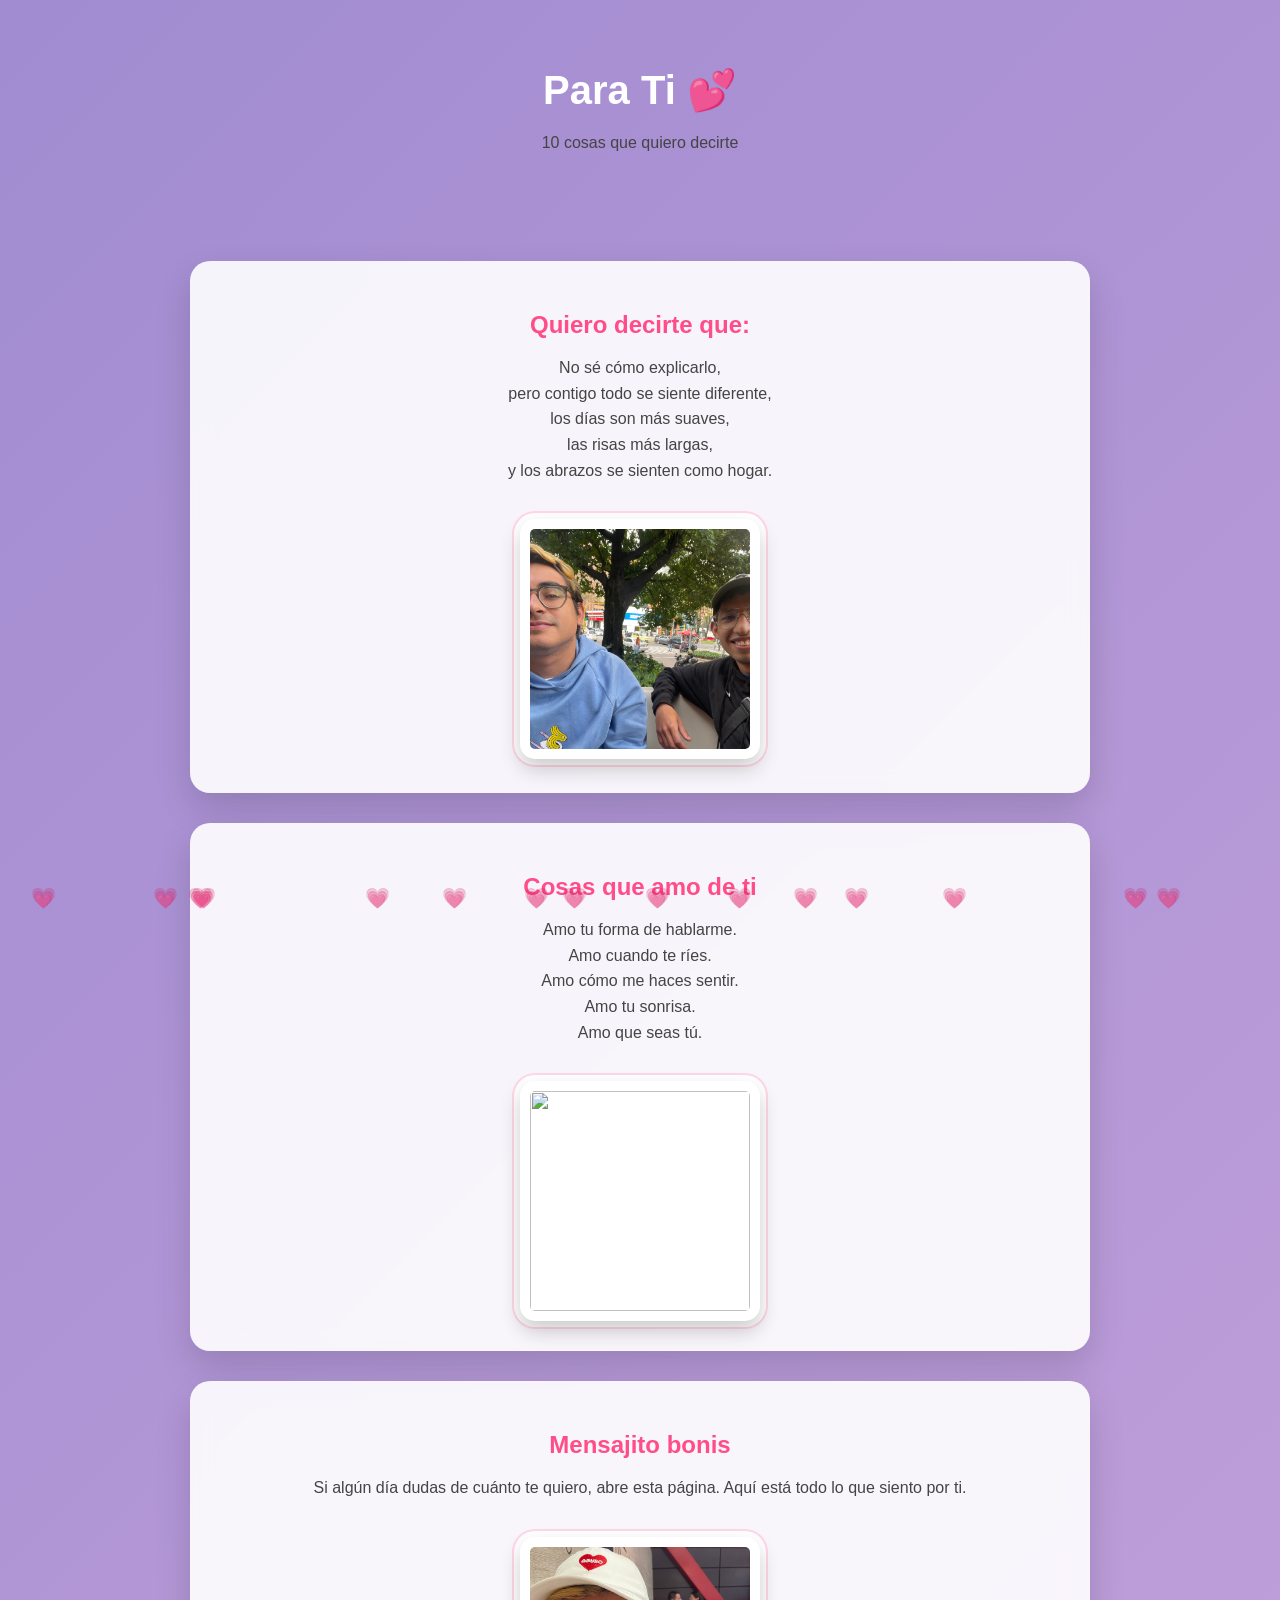
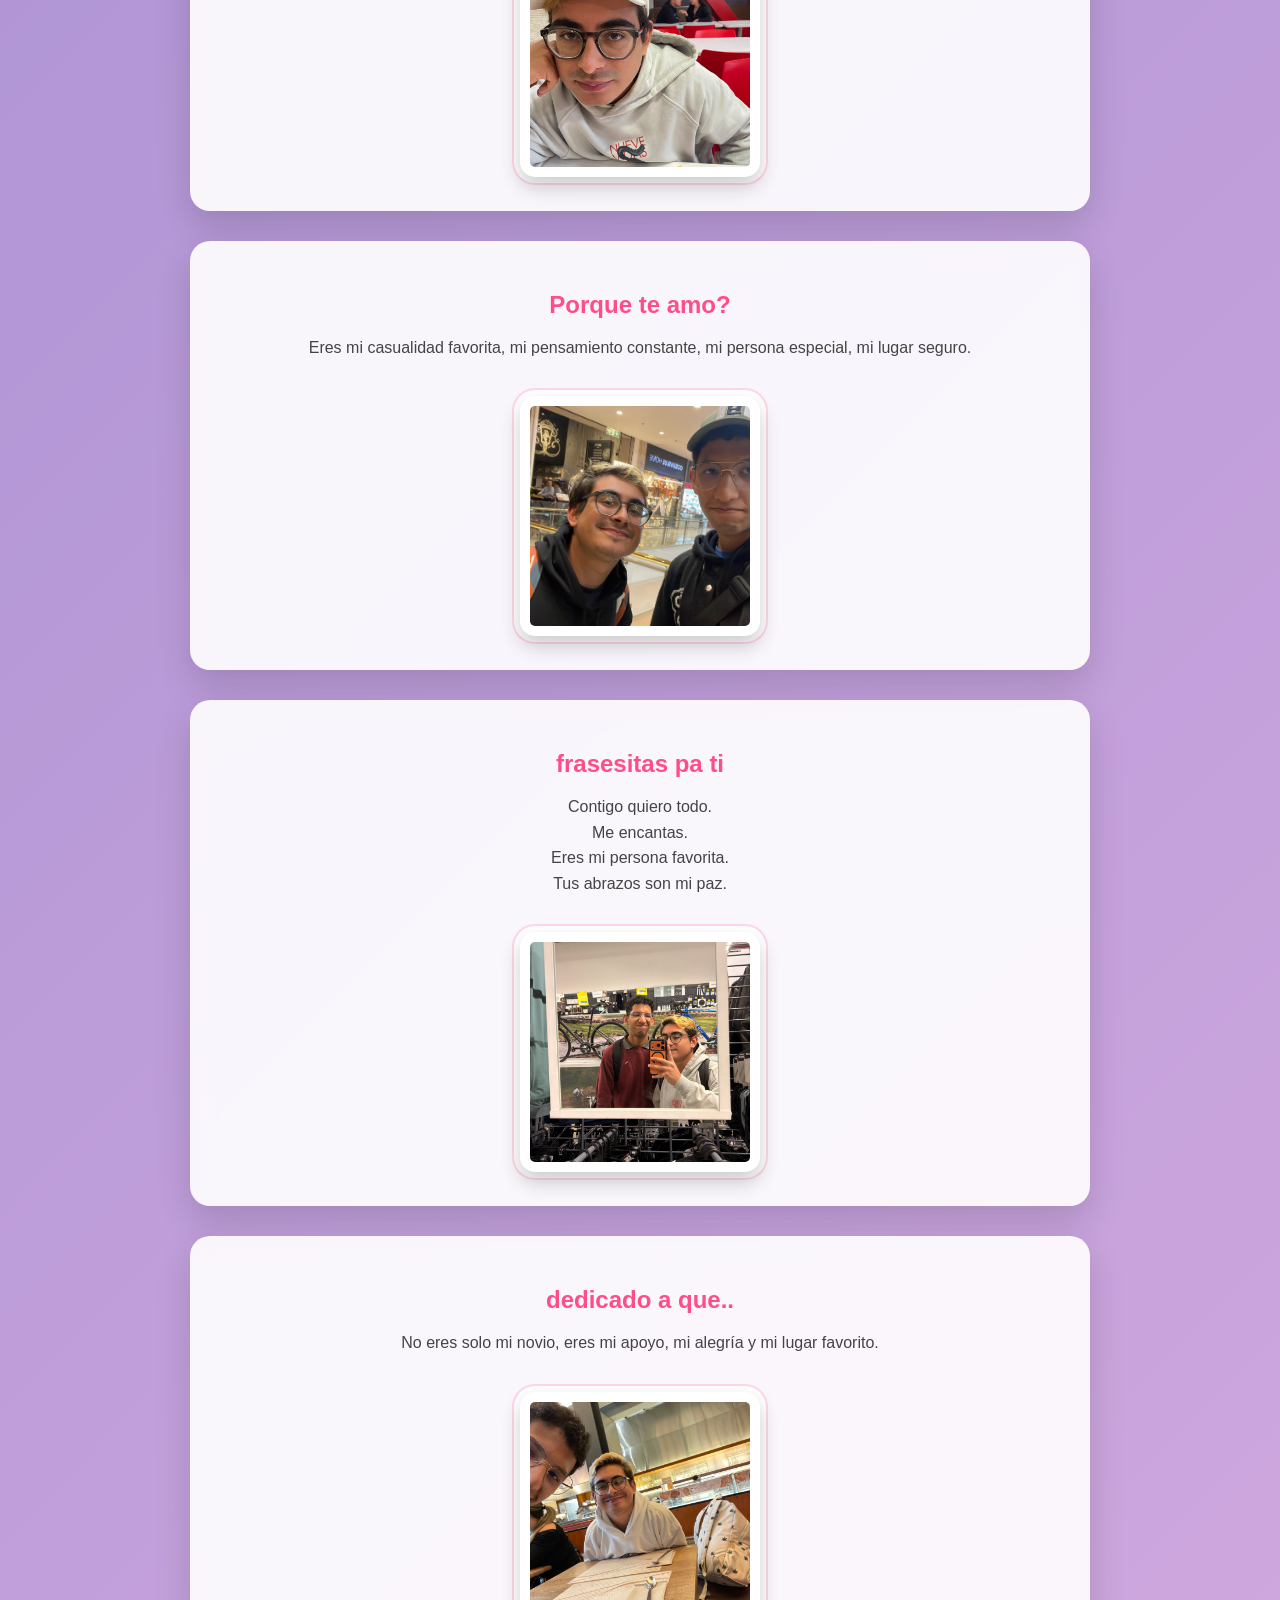
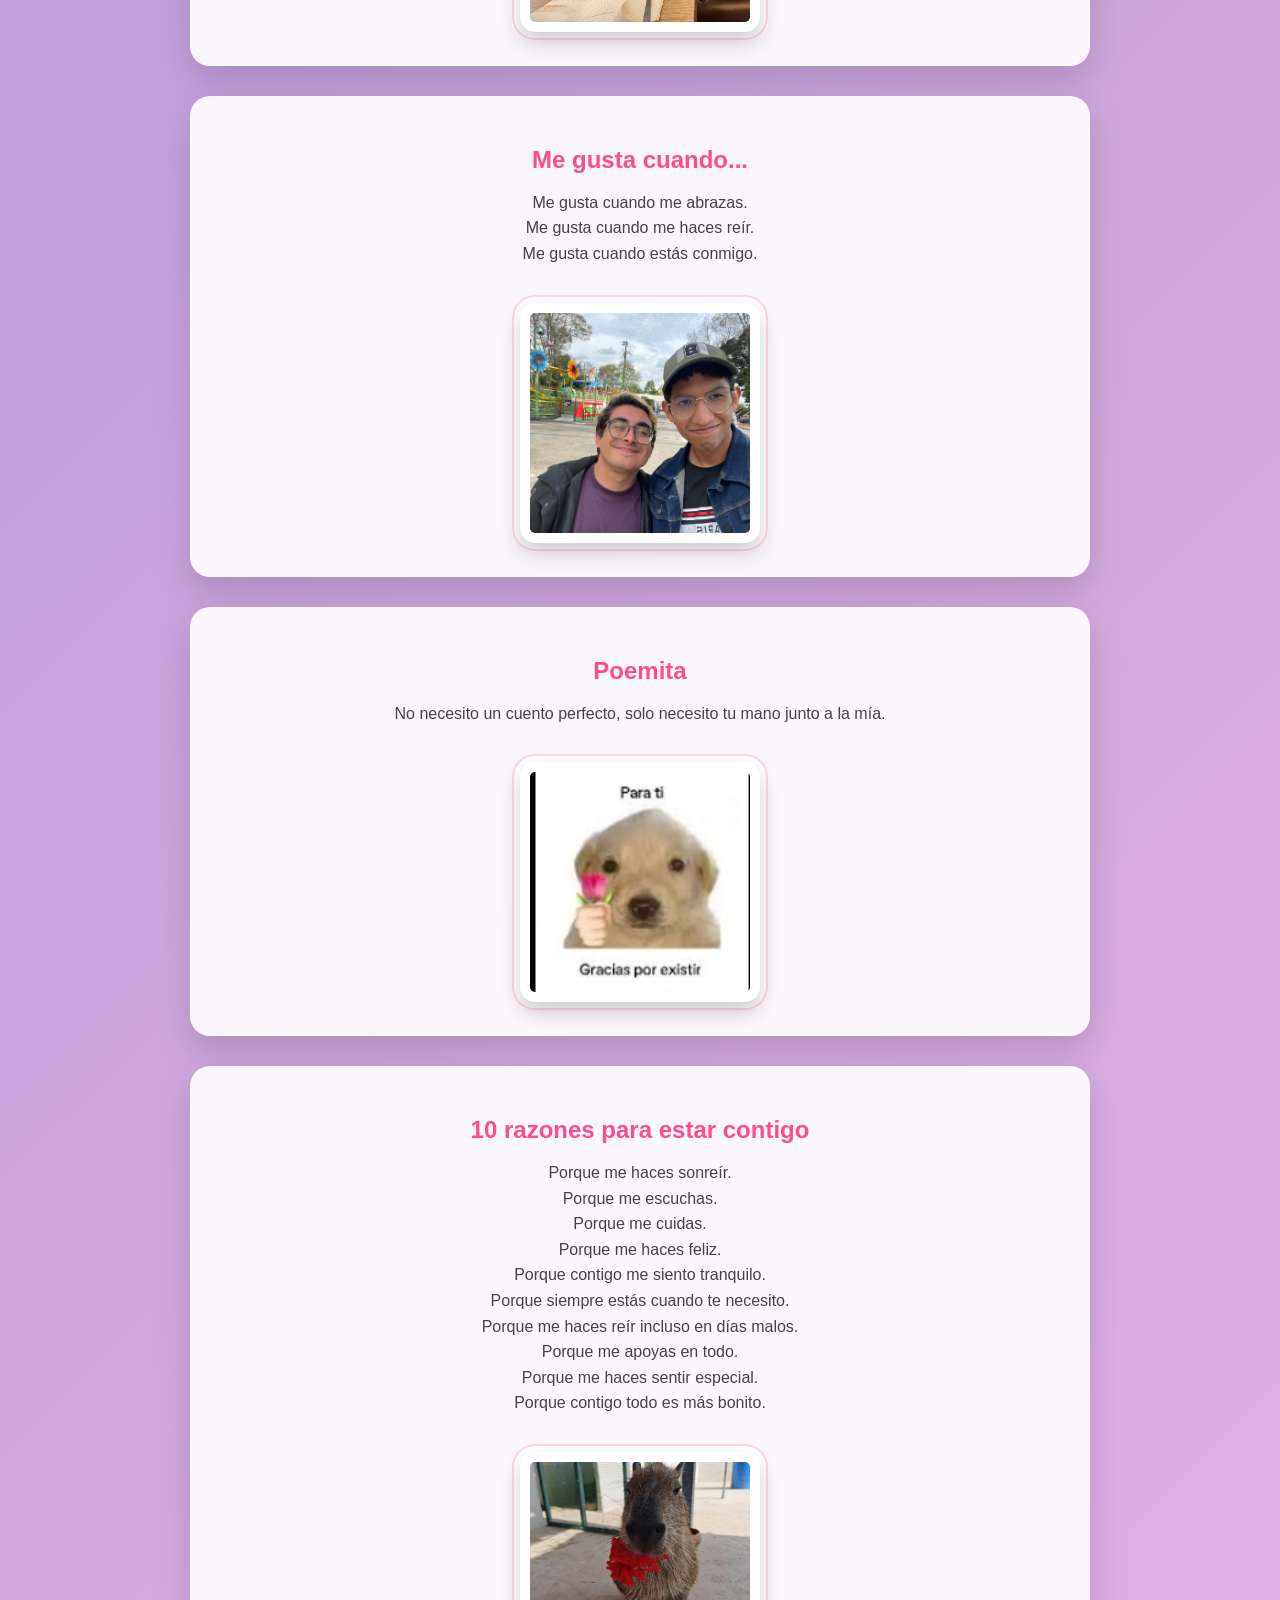
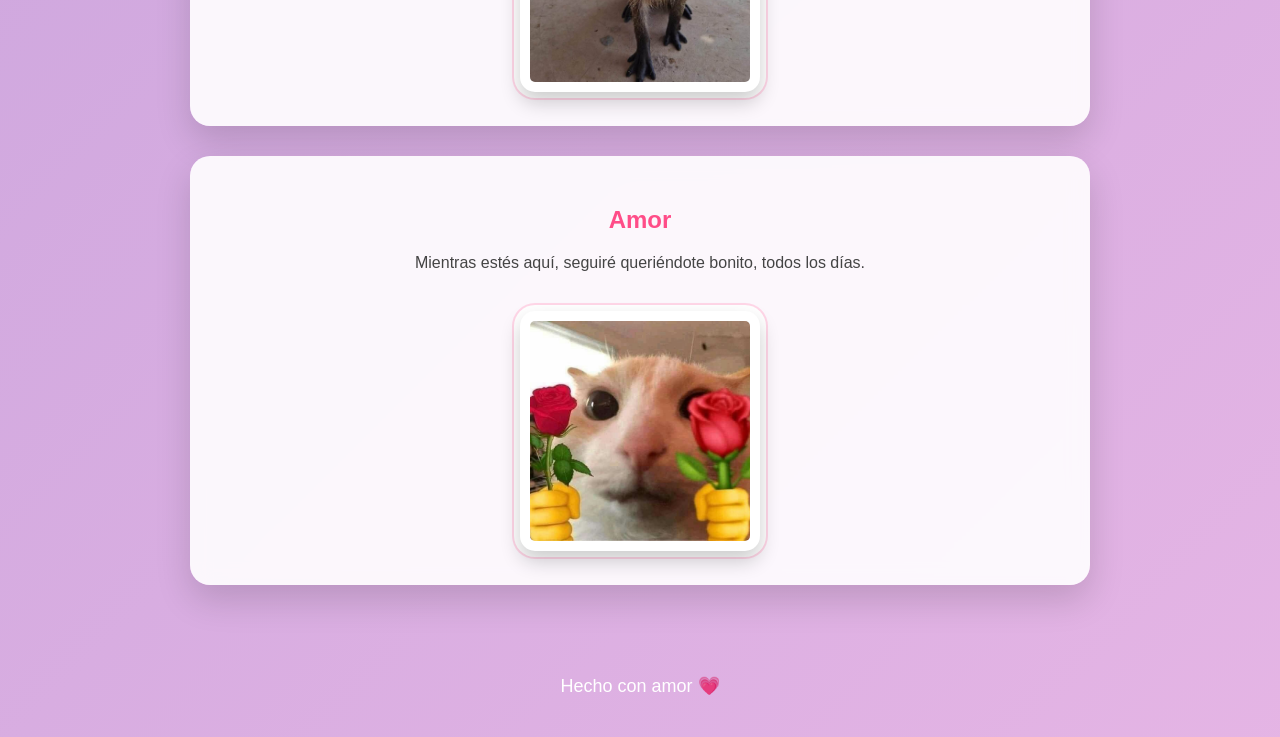
==== index.html @ f4f0016d "segundo" ====
<!DOCTYPE html>
<html lang="es">
<head>
<meta charset="UTF-8">
<meta name="viewport" content="width=device-width, initial-scale=1.0">
<title>Para Ti 💕</title>

<link rel="stylesheet" href="styles.css">

</head>
<body>

<header>
<h1>Para Ti 💕</h1>
<p>10 cosas que quiero decirte</p>
</header>

<div class="container">

<div class="card">
<h2> Quiero decirte que:</h2>
<p>
No sé cómo explicarlo,<br>
pero contigo todo se siente diferente,<br>
los días son más suaves,<br>
las risas más largas,<br>
y los abrazos se sienten como hogar.
</p>
<img src="1.jpg">
</div>

<div class="card">
<h2> Cosas que amo de ti</h2>
<p>
Amo tu forma de hablarme.<br>
Amo cuando te ríes.<br>
Amo cómo me haces sentir.<br>
Amo tu sonrisa.<br>
Amo que seas tú.
</p>
<img src="2.jpg">
</div>

<div class="card">
<h2> Mensajito bonis</h2>
<p>
Si algún día dudas de cuánto te quiero,
abre esta página.
Aquí está todo lo que siento por ti.
</p>
<img src="3.jpg">
</div>

<div class="card">
<h2> Porque te amo?</h2>
<p>
Eres mi casualidad favorita,
mi pensamiento constante,
mi persona especial,
mi lugar seguro.
</p>
<img src="4.jpg">
</div>

<div class="card">
<h2> frasesitas pa ti </h2>
<p>
Contigo quiero todo.<br>
Me encantas.<br>
Eres mi persona favorita.<br>
Tus abrazos son mi paz.
</p>
<img src="5.jpg">
</div>

<div class="card">
<h2> dedicado a que..</h2>
<p>
No eres solo mi novio,
eres mi apoyo, mi alegría
y mi lugar favorito.
</p>
<img src="6.jpg">
</div>

<div class="card">
<h2> Me gusta cuando...</h2>
<p>
Me gusta cuando me abrazas.<br>
Me gusta cuando me haces reír.<br>
Me gusta cuando estás conmigo.
</p>
<img src="7.jpeg">
</div>

<div class="card">
<h2>Poemita</h2>
<p>
No necesito un cuento perfecto,
solo necesito tu mano
junto a la mía.
</p>
<img src="8.png">
</div>

<div class="card">
<h2> 10 razones para estar contigo</h2>
<p>
Porque me haces sonreír.<br>
Porque me escuchas.<br>
Porque me cuidas.<br>
Porque me haces feliz.<br>
Porque contigo me siento tranquilo.<br>
Porque siempre estás cuando te necesito.<br>
Porque me haces reír incluso en días malos.<br>
Porque me apoyas en todo.<br>
Porque me haces sentir especial.<br>
Porque contigo todo es más bonito.<br>
</p>
<img src="9.jpg">
</div>

<div class="card">
<h2> Amor</h2>
<p>
Mientras estés aquí,
seguiré queriéndote bonito,
todos los días.
</p>
<img src="10.jpg">
</div>

</div>

<footer>
Hecho con amor 💗
</footer>

<script>
function crearCorazon(){
const heart=document.createElement("div");
heart.classList.add("heart");
heart.innerHTML="💗";
heart.style.left=Math.random()*100+"vw";
heart.style.animationDuration=(Math.random()*3+3)+"s";
document.body.appendChild(heart);

setTimeout(()=>{
heart.remove();
},6000);
}

setInterval(crearCorazon,400);
</script>

</body>
</html>
---- styles.css ----
body{
    margin:0;
    font-family: 'Segoe UI', sans-serif;
    background: linear-gradient(-45deg, #ff9a9e, #fad0c4, #fbc2eb, #a18cd1);
    background-size: 400% 400%;
    animation: gradientBG 12s ease infinite;
    min-height:100vh;
}

/* Fondo animado */
@keyframes gradientBG {
    0% { background-position: 0% 50%; }
    50% { background-position: 100% 50%; }
    100% { background-position: 0% 50%; }
}

header{
    text-align:center;
    padding:40px 20px;
    color:white;
}

h1{
    font-size:40px;
    margin-bottom:10px;
}

.container{
    max-width:900px;
    margin:auto;
    padding:20px;
}

/* Tarjetas */
.card{
    background: rgba(255,255,255,0.9);
    backdrop-filter: blur(10px);
    border-radius:20px;
    padding:30px;
    margin:30px 0;
    box-shadow:0 15px 35px rgba(0,0,0,0.15);
    text-align:center;
    animation: fadeUp 1s ease;
}

@keyframes fadeUp{
    from{
        opacity:0;
        transform:translateY(30px);
    }
    to{
        opacity:1;
        transform:translateY(0);
    }
}

h2{
    color:#ff4d88;
    margin-bottom:15px;
}

p{
    line-height:1.6;
    color:#444;
}

/* PORTA FOTO */
img{
    width:220px;
    height:220px;
    object-fit:cover;
    border-radius:15px;
    margin-top:20px;
    
    padding:10px;
    background:white;
    
    box-shadow: 
        0 10px 20px rgba(0,0,0,0.2),
        0 0 0 6px #fff,
        0 0 0 8px #ffd6e7;
        
    transition:0.3s;
}

/* efecto hover */
img:hover{
    transform:scale(1.05) rotate(1deg);
}

/* corazones */
.heart{
    position:fixed;
    bottom:-10px;
    font-size:20px;
    animation: subir 6s linear infinite;
    opacity:.6;
}

@keyframes subir{
    from{
        transform:translateY(0);
    }
    to{
        transform:translateY(-110vh);
    }
}

footer{
    text-align:center;
    padding:40px;
    color:white;
    font-size:18px;
}
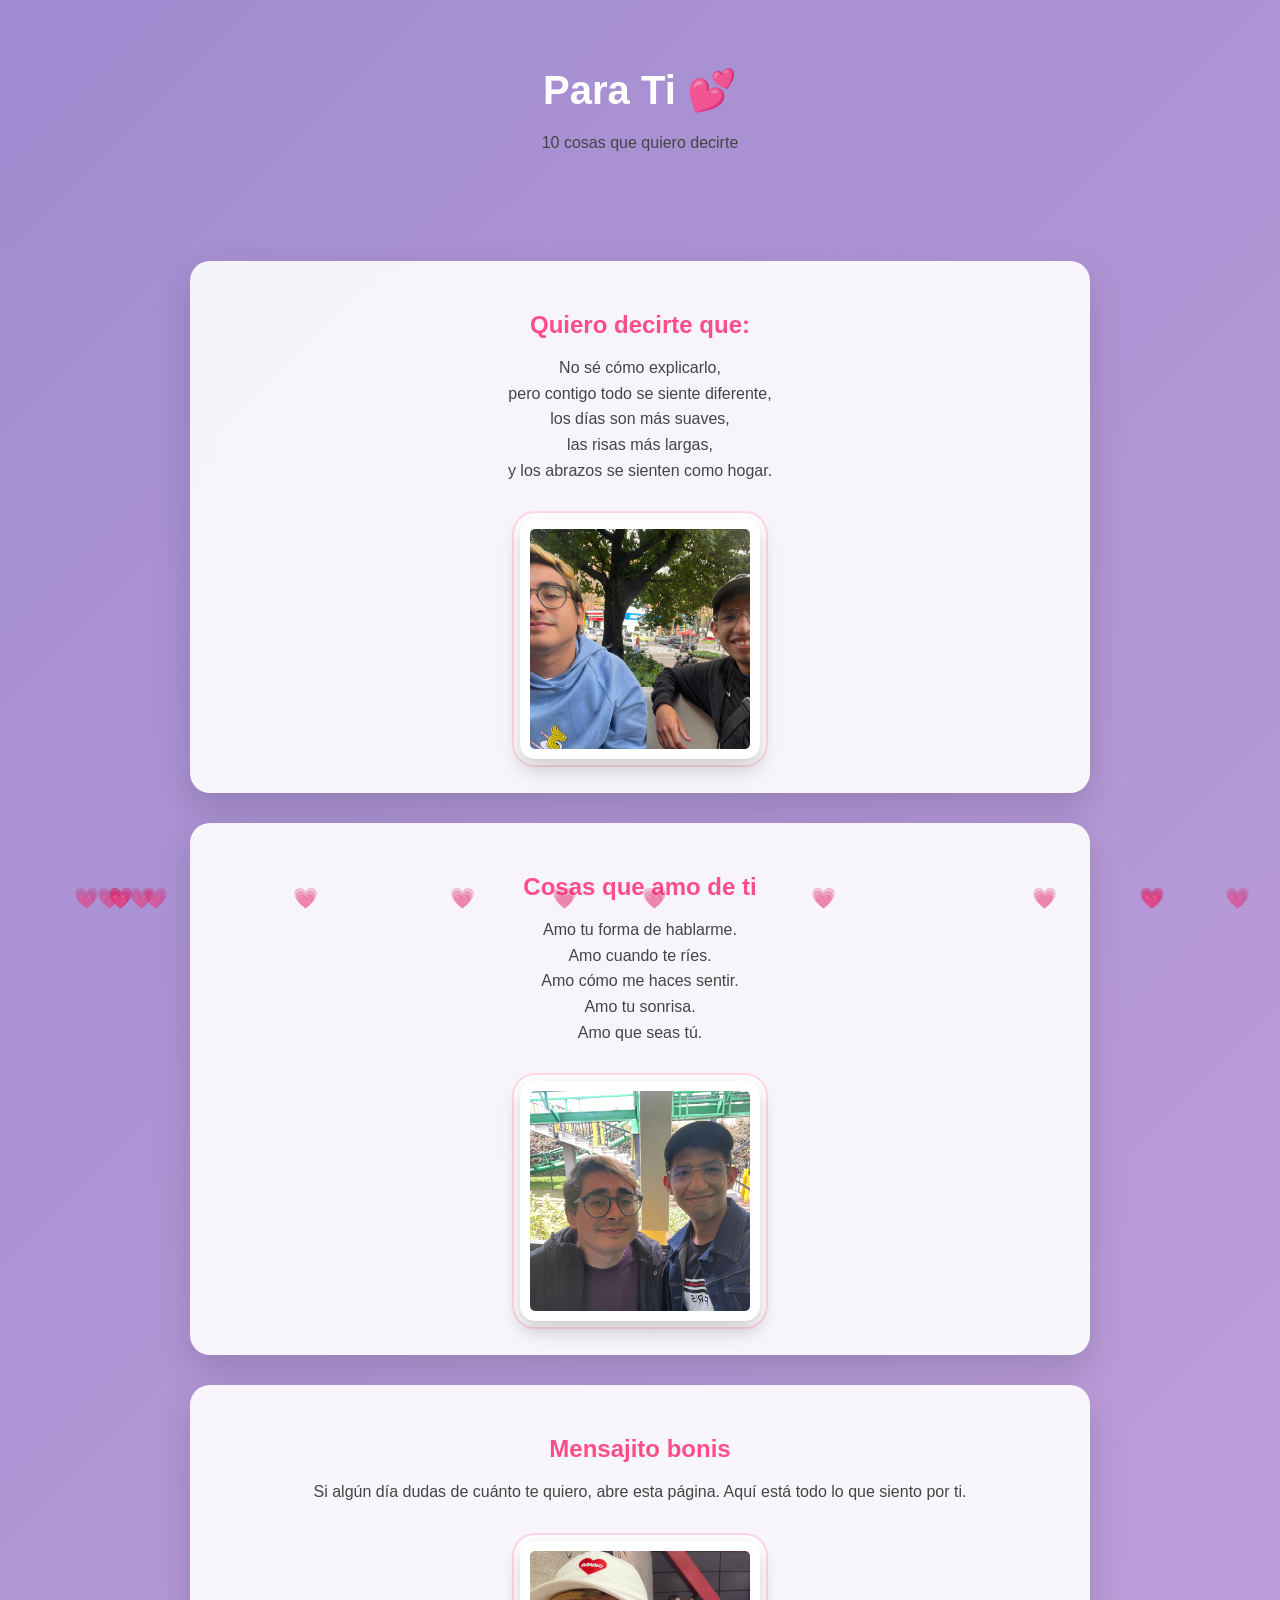
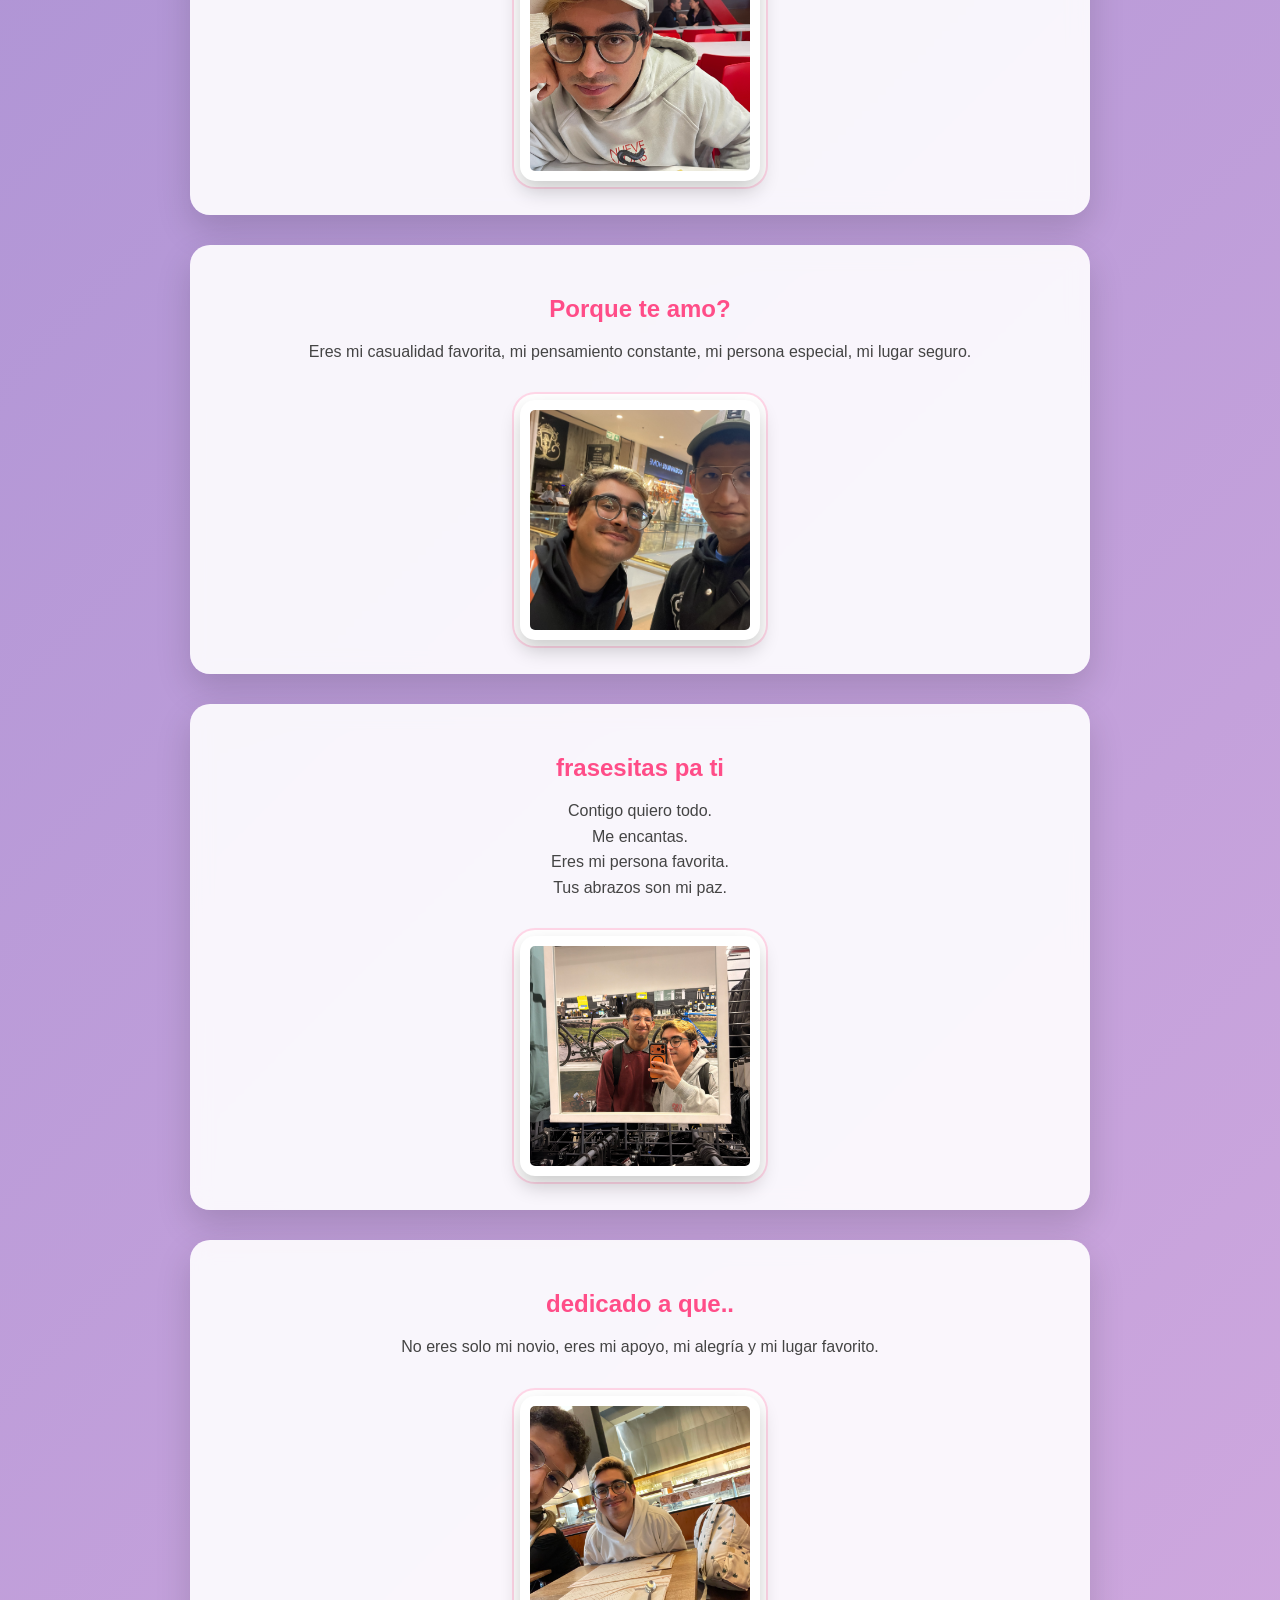
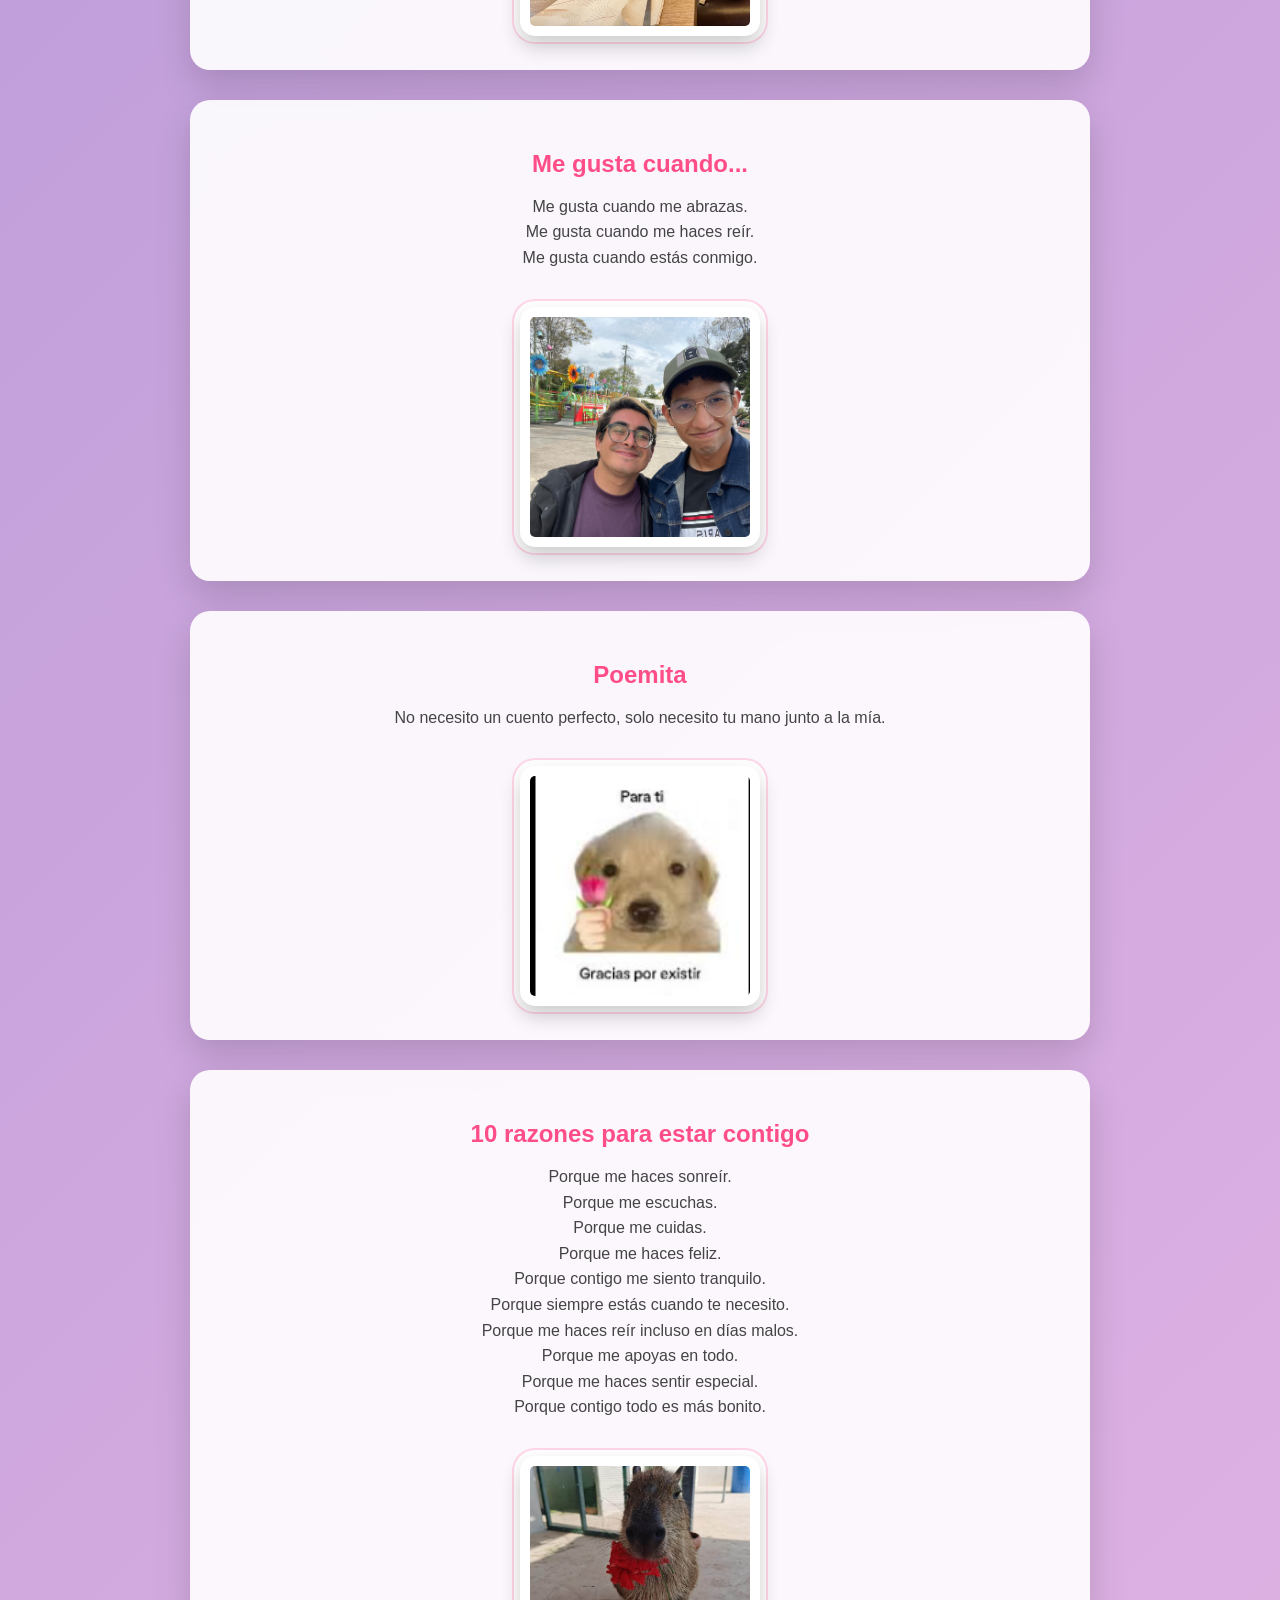
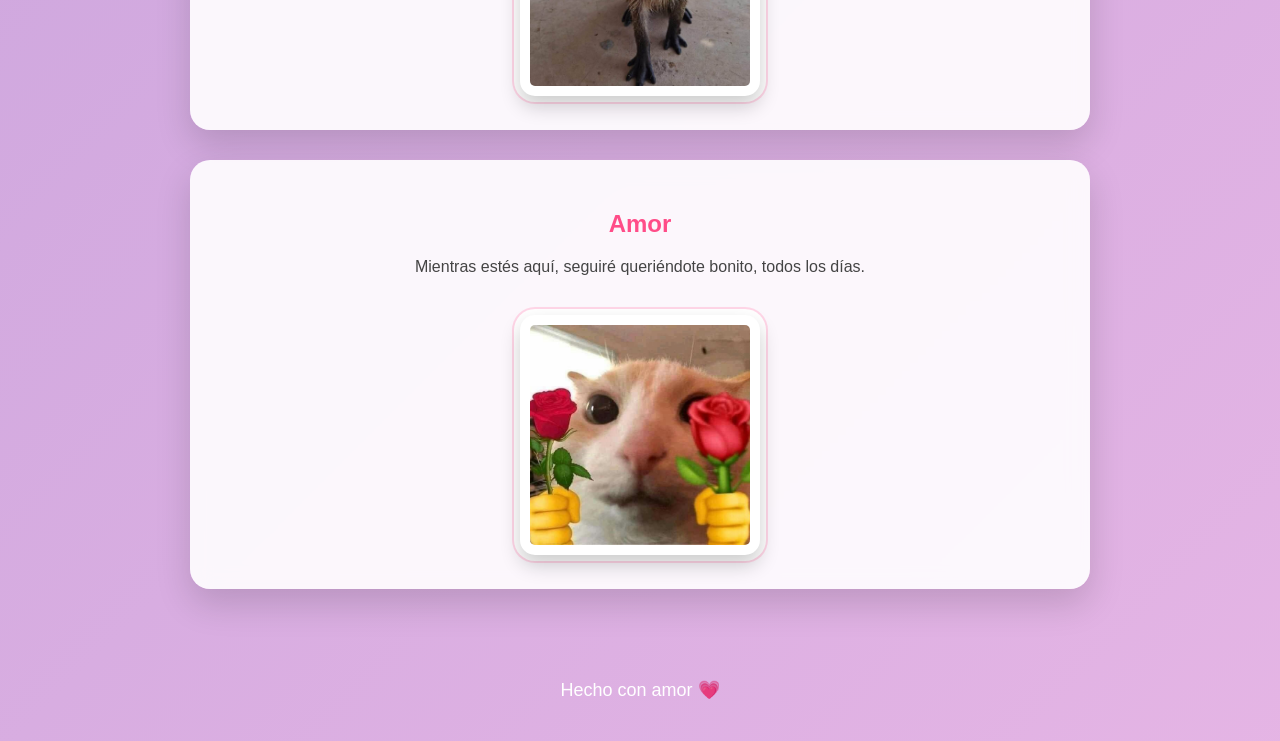
==== commit a24a631f: "tercero" ====
--- a/index.html
+++ b/index.html
@@ -38,7 +38,7 @@
 Amo tu sonrisa.<br>
 Amo que seas tú.
 </p>
-<img src="2.jpg">
+<img src="2.JPG">
 </div>
 
 <div class="card">
